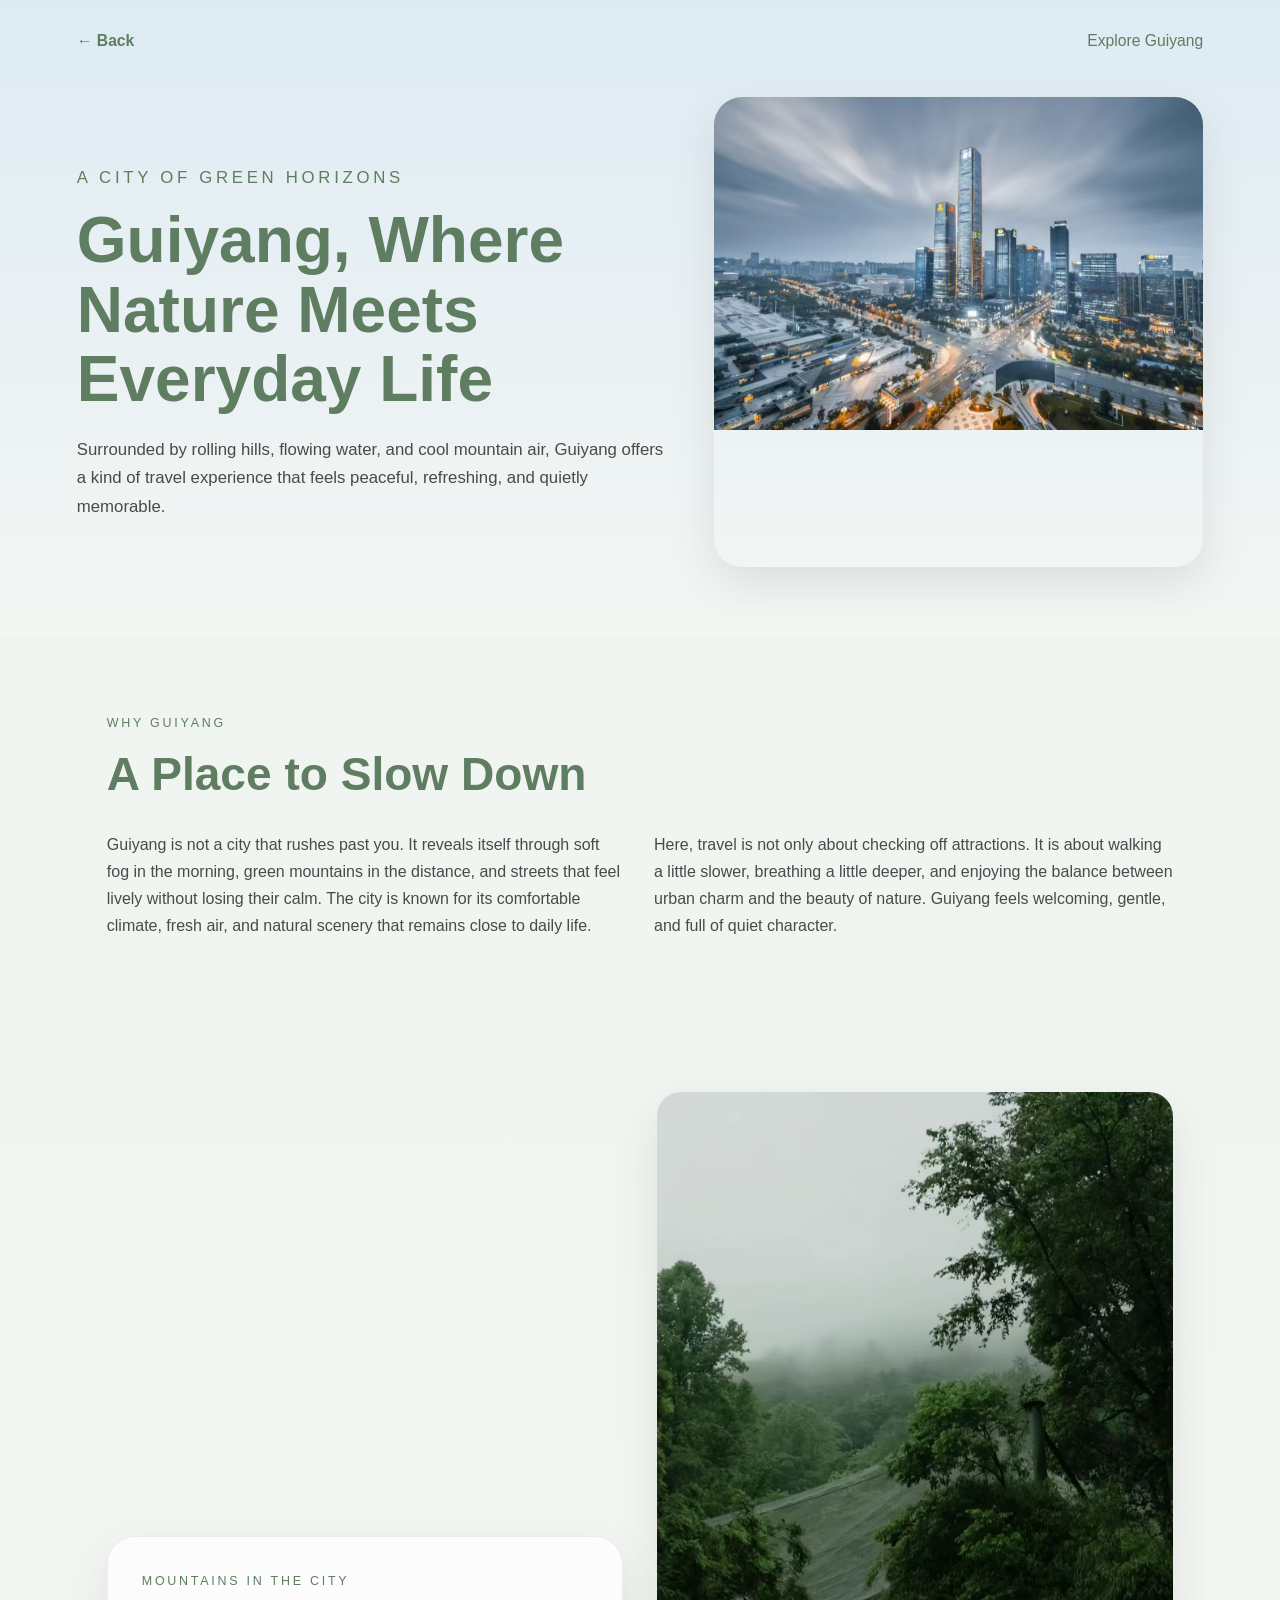
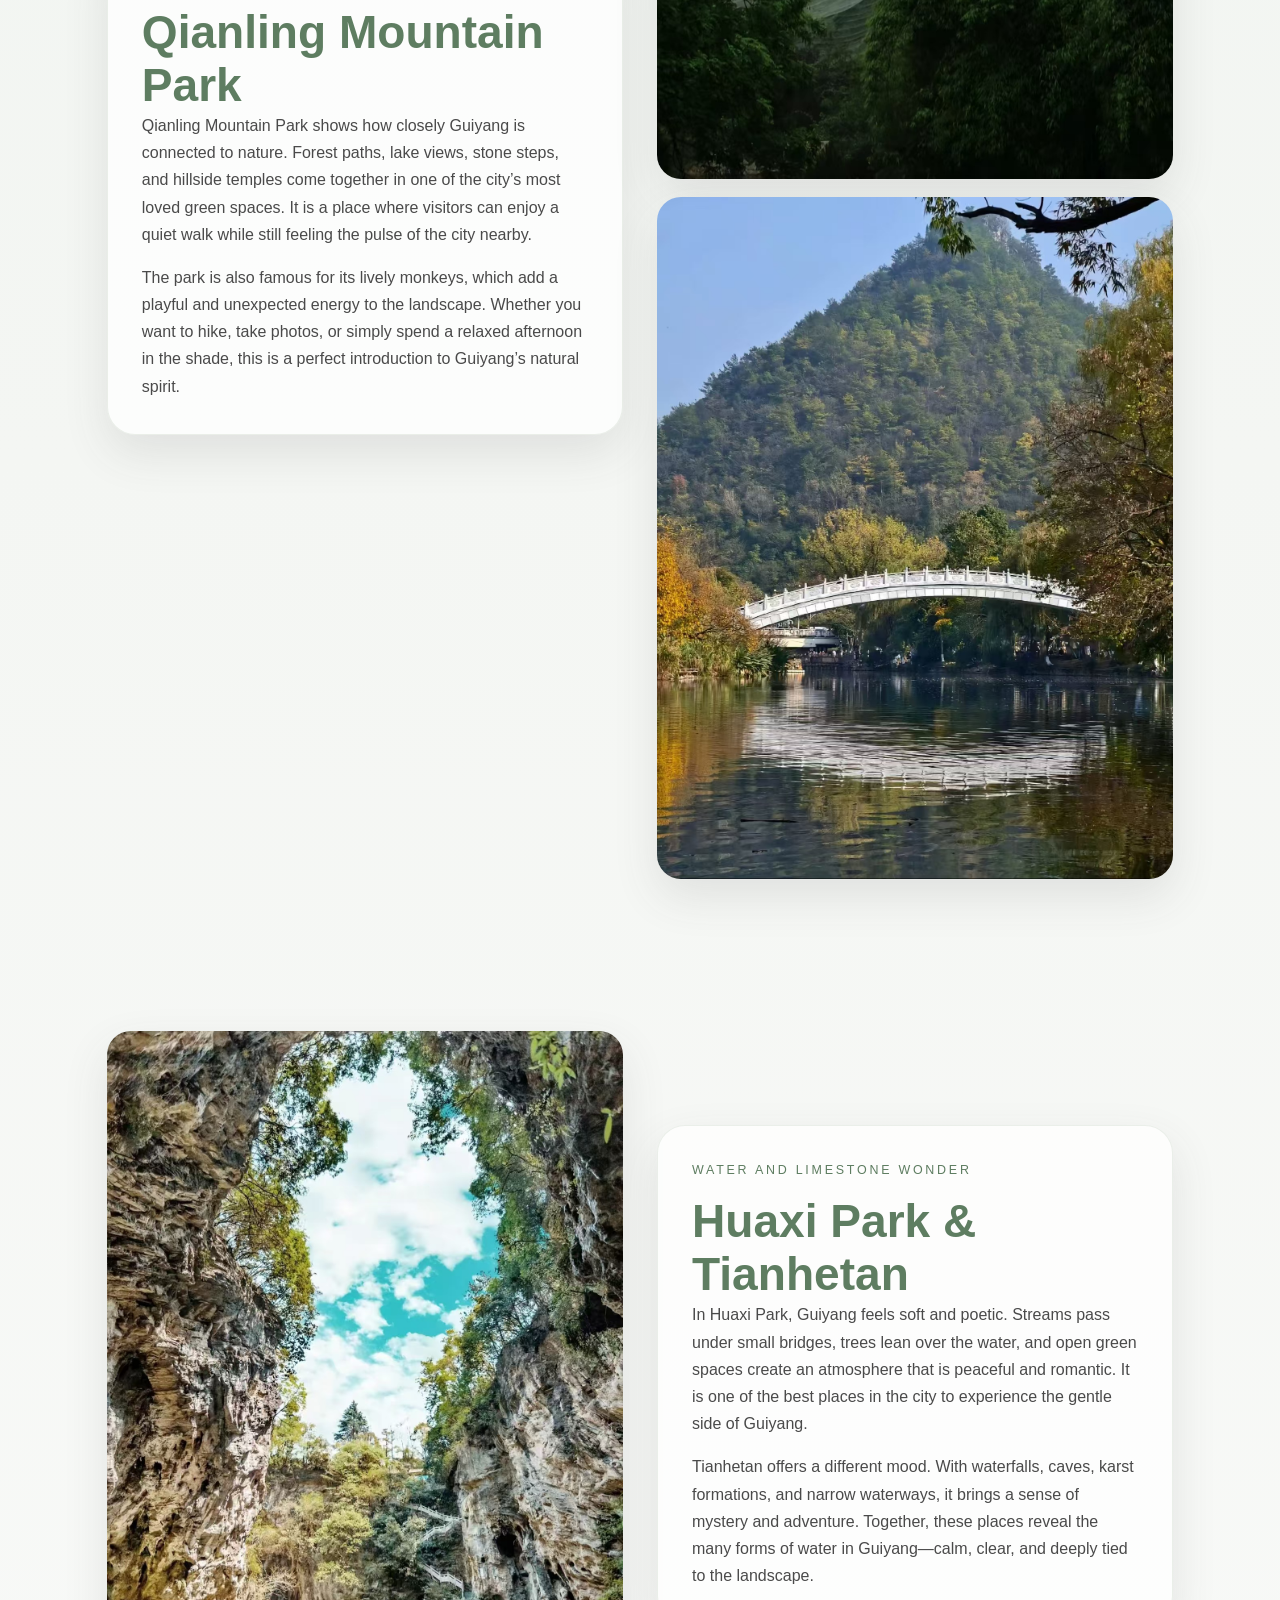
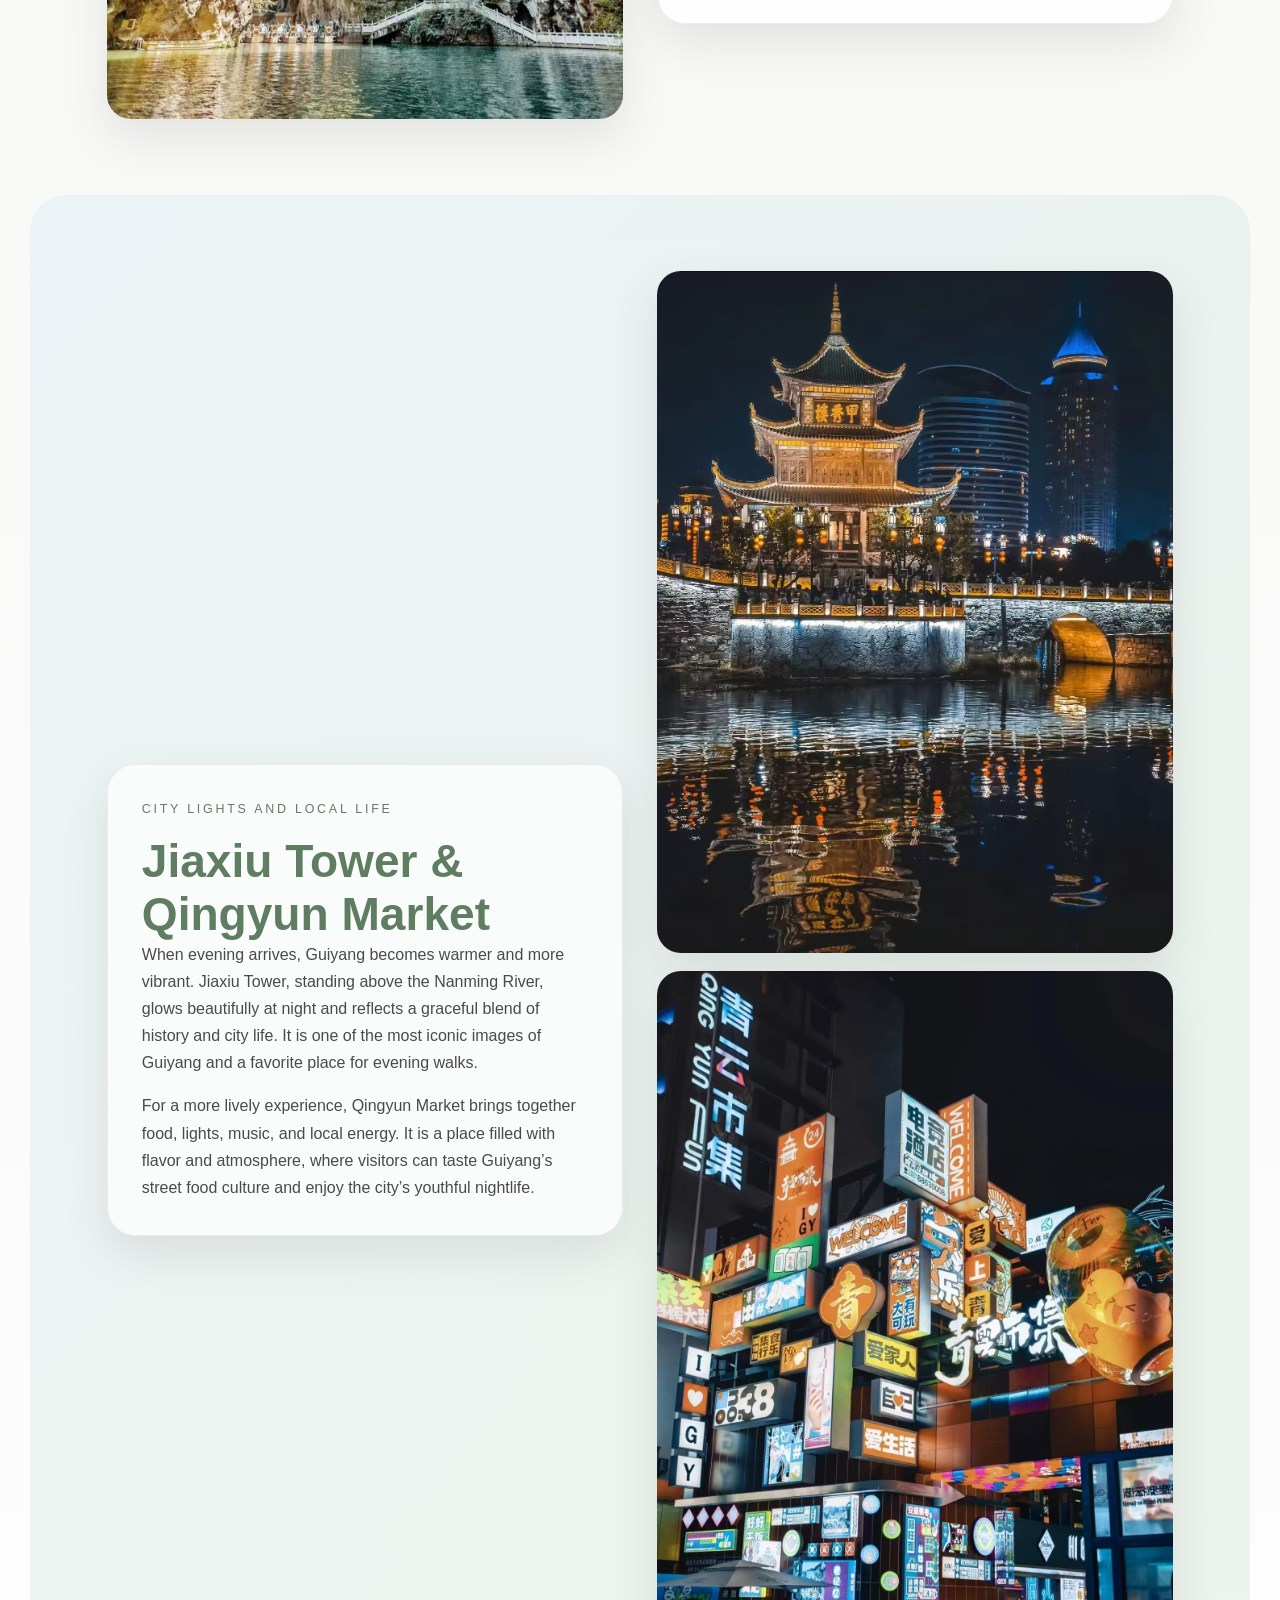
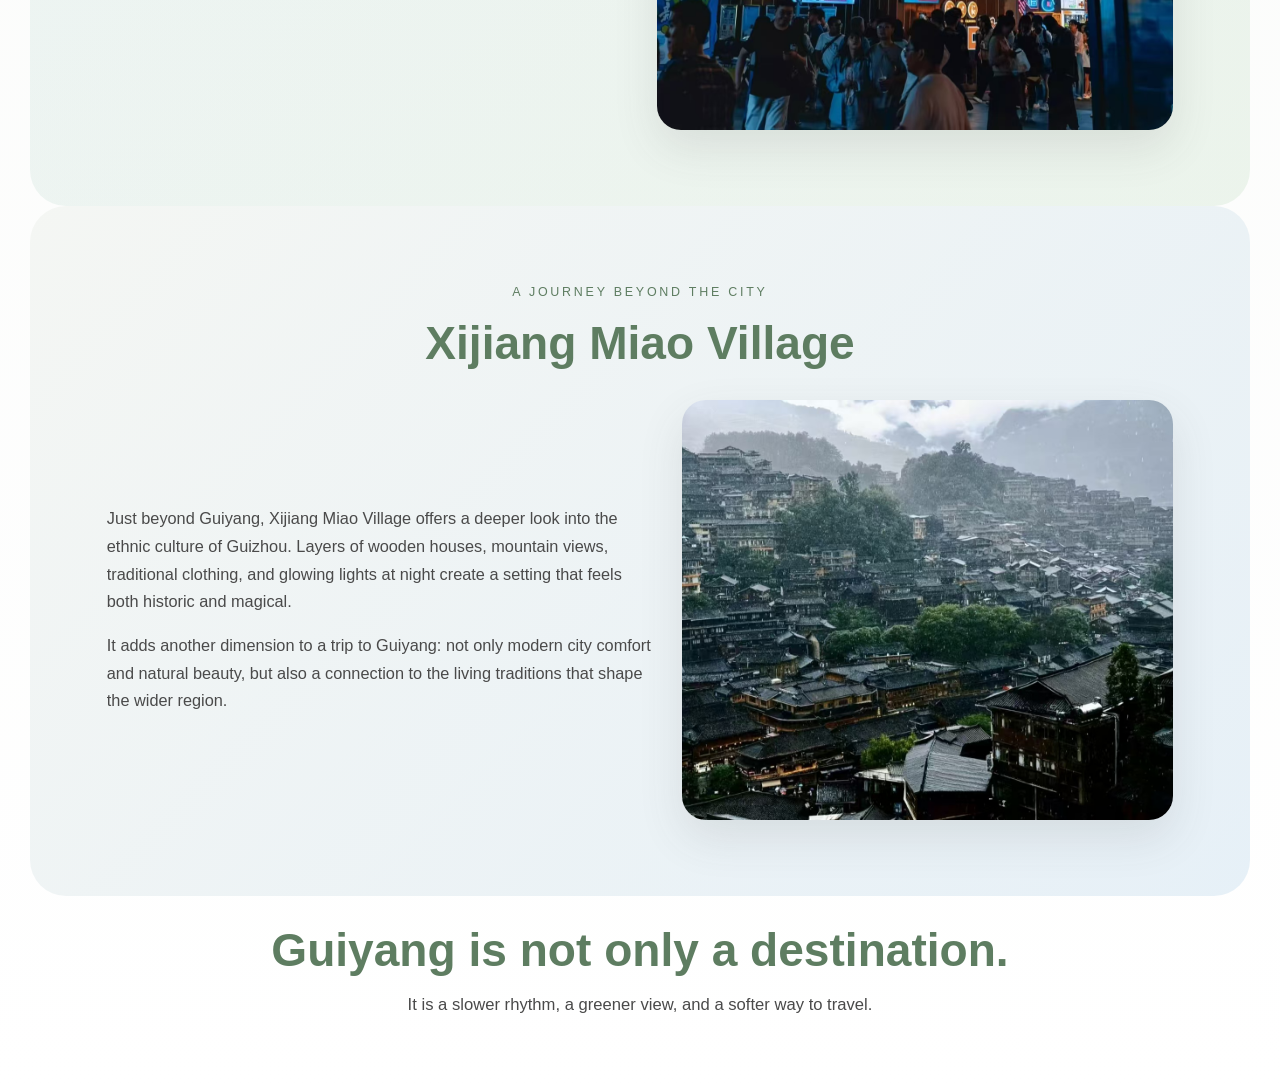
==== guiyang.html @ 91751b59 "Add files via upload" ====
<!DOCTYPE html>
<html lang="en">
<head>
  <meta charset="UTF-8" />
  <meta name="viewport" content="width=device-width, initial-scale=1.0" />
  <title>Guiyang | Travel Guide</title>
  <style>
:root {
  --bg-main: #F4F6F3;
  --green-light: #A8CFA8;
  --green-dark: #5E7D61;
  --blue-soft: #DCEAF4;
  --green-accent: #7E9C7A;
  --text-dark: #4A4A4A;
  --warm-card: rgba(244, 246, 243, 0.82);
  --white-soft: rgba(255, 255, 255, 0.7);
  --shadow: 0 18px 45px rgba(74, 74, 74, 0.12);
}

* {
  margin: 0;
  padding: 0;
  box-sizing: border-box;
}

html {
  scroll-behavior: smooth;
}

body {
  font-family: "Segoe UI", "Helvetica Neue", Arial, sans-serif;
  color: var(--text-dark);
  background: var(--bg-main);
  line-height: 1.7;
}

img {
  width: 100%;
  display: block;
  object-fit: cover;
}

a {
  text-decoration: none;
}

.landing-page {
  min-height: 100vh;
  background:
    linear-gradient(rgba(94, 125, 97, 0.26), rgba(94, 125, 97, 0.22)),
    url("images/1.jpg") center/cover no-repeat;
  position: relative;
  display: flex;
  align-items: center;
  justify-content: center;
  padding: 24px;
}

.landing-overlay {
  position: absolute;
  inset: 0;
  background: linear-gradient(135deg, rgba(244, 246, 243, 0.18), rgba(220, 234, 244, 0.24));
}

.landing-content {
  position: relative;
  z-index: 2;
  width: 100%;
  max-width: 1080px;
  display: flex;
  justify-content: center;
}

.landing-card {
  width: min(92%, 640px);
  background: var(--warm-card);
  backdrop-filter: blur(10px);
  border: 1px solid rgba(255, 255, 255, 0.45);
  border-radius: 28px;
  padding: 54px 42px;
  text-align: center;
  box-shadow: var(--shadow);
}

.eyebrow,
.section-tag {
  letter-spacing: 0.22em;
  text-transform: uppercase;
  font-size: 0.78rem;
  color: var(--green-dark);
  margin-bottom: 14px;
}

.landing-card h1,
.hero-text h1 {
  font-size: clamp(2.3rem, 5vw, 4.6rem);
  line-height: 1.08;
  color: var(--green-dark);
}

.landing-text {
  max-width: 500px;
  margin: 24px auto 32px;
  font-size: 1.04rem;
}

.enter-button {
  display: inline-block;
  padding: 14px 30px;
  border-radius: 999px;
  background: var(--green-dark);
  color: #fff;
  font-weight: 600;
  letter-spacing: 0.04em;
  transition: transform 0.25s ease, background 0.25s ease;
}

.enter-button:hover {
  transform: translateY(-2px);
  background: var(--green-accent);
}

.content-page {
  background:
    linear-gradient(to bottom, #eef4ef 0%, #f4f6f3 35%, #ffffff 100%);
}

.hero {
  padding: 28px 6vw 70px;
  background: linear-gradient(180deg, rgba(220, 234, 244, 0.9), rgba(244, 246, 243, 1));
}

.topbar {
  display: flex;
  align-items: center;
  justify-content: space-between;
  margin-bottom: 42px;
}

.back-link,
.topbar-title {
  color: var(--green-dark);
  font-size: 0.98rem;
}

.back-link {
  font-weight: 600;
}

.hero-inner {
  max-width: 1220px;
  margin: 0 auto;
  display: grid;
  grid-template-columns: 1.1fr 0.9fr;
  gap: 40px;
  align-items: center;
}

.hero-text p {
  margin-top: 22px;
  max-width: 620px;
  font-size: 1.05rem;
}

.hero-image-card {
  border-radius: 28px;
  overflow: hidden;
  box-shadow: var(--shadow);
  min-height: 470px;
}

.hero-image-card img {
  height: 100%;
}

main {
  width: 100%;
}

.section-block {
  max-width: 1220px;
  margin: 0 auto;
  padding: 76px 6vw;
}

.section-heading {
  margin-bottom: 30px;
}

.section-heading h2,
.text-panel h2,
.food-banner h2,
.page-footer h3 {
  font-size: clamp(1.9rem, 3.6vw, 3rem);
  color: var(--green-dark);
  line-height: 1.15;
}

.intro-grid {
  display: grid;
  grid-template-columns: repeat(2, minmax(0, 1fr));
  gap: 28px;
}

.scenic-section {
  display: grid;
  grid-template-columns: 1fr 1fr;
  gap: 34px;
  align-items: center;
}

.scenic-reverse .text-panel {
  order: 1;
}

.scenic-reverse .image-grid {
  order: 2;
}

.text-panel {
  background: rgba(255, 255, 255, 0.72);
  border: 1px solid rgba(126, 156, 122, 0.15);
  border-radius: 28px;
  padding: 34px;
  box-shadow: var(--shadow);
}

.text-panel p + p,
.cultural-text p + p {
  margin-top: 16px;
}

.image-grid {
  display: grid;
  gap: 18px;
}

.image-grid img,
.cultural-image img {
  border-radius: 24px;
  box-shadow: var(--shadow);
}

.two-stack img {
  min-height: 250px;
}

.single-large img {
  min-height: 520px;
}

.night-section {
  background: linear-gradient(135deg, rgba(220, 234, 244, 0.42), rgba(168, 207, 168, 0.2));
  border-radius: 36px;
}

.center-heading {
  text-align: center;
}

.cultural-highlight {
  background: linear-gradient(135deg, rgba(244, 246, 243, 0.96), rgba(220, 234, 244, 0.7));
  border-radius: 36px;
}

.cultural-content {
  display: grid;
  grid-template-columns: 1fr 0.9fr;
  gap: 30px;
  align-items: center;
}

.cultural-text {
  font-size: 1.02rem;
}

.cultural-image img {
  min-height: 420px;
}

.food-banner {
  background: linear-gradient(135deg, var(--green-dark), var(--green-accent));
  border-radius: 36px;
  color: rgba(255,255,255,0.95);
  text-align: center;
}

.food-banner .section-tag,
.food-banner h2,
.food-banner p {
  color: rgba(255,255,255,0.95);
}

.food-banner p {
  max-width: 760px;
  margin: 18px auto 0;
}

.page-footer {
  padding: 28px 6vw 70px;
  text-align: center;
}

.page-footer p {
  margin-top: 14px;
  font-size: 1.04rem;
}

@media (max-width: 980px) {
  .hero-inner,
  .scenic-section,
  .intro-grid,
  .cultural-content {
    grid-template-columns: 1fr;
  }

  .scenic-reverse .text-panel,
  .scenic-reverse .image-grid {
    order: initial;
  }

  .hero-image-card,
  .single-large img,
  .cultural-image img {
    min-height: 340px;
  }
}

@media (max-width: 640px) {
  .landing-card {
    padding: 40px 24px;
  }

  .topbar {
    margin-bottom: 28px;
  }

  .hero,
  .section-block,
  .page-footer {
    padding-left: 20px;
    padding-right: 20px;
  }

  .text-panel {
    padding: 26px 22px;
  }

  .two-stack img {
    min-height: 200px;
  }
}

  </style>
</head>
<body class="content-page">
  <header class="hero">
    <nav class="topbar">
      <a class="back-link" href="index.html">← Back</a>
      <span class="topbar-title">Explore Guiyang</span>
    </nav>

    <div class="hero-inner">
      <div class="hero-text">
        <p class="eyebrow">A CITY OF GREEN HORIZONS</p>
        <h1>Guiyang, Where Nature Meets Everyday Life</h1>
        <p>
          Surrounded by rolling hills, flowing water, and cool mountain air, Guiyang offers a kind of
          travel experience that feels peaceful, refreshing, and quietly memorable.
        </p>
      </div>
      <div class="hero-image-card">
        <img src="images/1.jpg" alt="Misty mountain view in Guiyang" />
      </div>
    </div>
  </header>

  <main>
    <section class="intro section-block">
      <div class="section-heading">
        <p class="section-tag">WHY GUIYANG</p>
        <h2>A Place to Slow Down</h2>
      </div>
      <div class="intro-grid">
        <p>
          Guiyang is not a city that rushes past you. It reveals itself through soft fog in the morning,
          green mountains in the distance, and streets that feel lively without losing their calm. The city
          is known for its comfortable climate, fresh air, and natural scenery that remains close to daily life.
        </p>
        <p>
          Here, travel is not only about checking off attractions. It is about walking a little slower,
          breathing a little deeper, and enjoying the balance between urban charm and the beauty of nature.
          Guiyang feels welcoming, gentle, and full of quiet character.
        </p>
      </div>
    </section>

    <section class="section-block scenic-section scenic-reverse">
      <div class="text-panel">
        <p class="section-tag">MOUNTAINS IN THE CITY</p>
        <h2>Qianling Mountain Park</h2>
        <p>
          Qianling Mountain Park shows how closely Guiyang is connected to nature. Forest paths, lake views,
          stone steps, and hillside temples come together in one of the city’s most loved green spaces.
          It is a place where visitors can enjoy a quiet walk while still feeling the pulse of the city nearby.
        </p>
        <p>
          The park is also famous for its lively monkeys, which add a playful and unexpected energy to the landscape.
          Whether you want to hike, take photos, or simply spend a relaxed afternoon in the shade, this is a perfect
          introduction to Guiyang’s natural spirit.
        </p>
      </div>
      <div class="image-grid two-stack">
        <img src="images/2.jpg" alt="Qianling Mountain Park lake and trees" />
        <img src="images/3.jpg" alt="Forest trail at Qianling Mountain Park" />
      </div>
    </section>

    <section class="section-block scenic-section">
      <div class="image-grid single-large">
        <img src="images/4.jpg" alt="Water scenery in Huaxi Park or Tianhetan" />
      </div>
      <div class="text-panel">
        <p class="section-tag">WATER AND LIMESTONE WONDER</p>
        <h2>Huaxi Park & Tianhetan</h2>
        <p>
          In Huaxi Park, Guiyang feels soft and poetic. Streams pass under small bridges, trees lean over the water,
          and open green spaces create an atmosphere that is peaceful and romantic. It is one of the best places in the city
          to experience the gentle side of Guiyang.
        </p>
        <p>
          Tianhetan offers a different mood. With waterfalls, caves, karst formations, and narrow waterways, it brings a sense
          of mystery and adventure. Together, these places reveal the many forms of water in Guiyang—calm, clear, and deeply tied
          to the landscape.
        </p>
      </div>
    </section>

    <section class="section-block scenic-section scenic-reverse night-section">
      <div class="text-panel">
        <p class="section-tag">CITY LIGHTS AND LOCAL LIFE</p>
        <h2>Jiaxiu Tower & Qingyun Market</h2>
        <p>
          When evening arrives, Guiyang becomes warmer and more vibrant. Jiaxiu Tower, standing above the Nanming River,
          glows beautifully at night and reflects a graceful blend of history and city life. It is one of the most iconic images
          of Guiyang and a favorite place for evening walks.
        </p>
        <p>
          For a more lively experience, Qingyun Market brings together food, lights, music, and local energy. It is a place filled
          with flavor and atmosphere, where visitors can taste Guiyang’s street food culture and enjoy the city’s youthful nightlife.
        </p>
      </div>
      <div class="image-grid two-stack">
        <img src="images/5.jpg" alt="Night view of Jiaxiu Tower" />
        <img src="images/6.jpg" alt="Busy evening scene at Qingyun Market" />
      </div>
    </section>

    <section class="section-block cultural-highlight">
      <div class="section-heading center-heading">
        <p class="section-tag">A JOURNEY BEYOND THE CITY</p>
        <h2>Xijiang Miao Village</h2>
      </div>
      <div class="cultural-content">
        <div class="cultural-text">
          <p>
            Just beyond Guiyang, Xijiang Miao Village offers a deeper look into the ethnic culture of Guizhou. Layers of wooden houses,
            mountain views, traditional clothing, and glowing lights at night create a setting that feels both historic and magical.
          </p>
          <p>
            It adds another dimension to a trip to Guiyang: not only modern city comfort and natural beauty, but also a connection to the
            living traditions that shape the wider region.
          </p>
        </div>
        <div class="cultural-image">
          <img src="images/7.jpg" alt="Xijiang Miao Village night lights" />
        </div>
      </div>
    </section>
  </main>

  <footer class="page-footer">
    <h3>Guiyang is not only a destination.</h3>
    <p>It is a slower rhythm, a greener view, and a softer way to travel.</p>
  </footer>
</body>
</html>
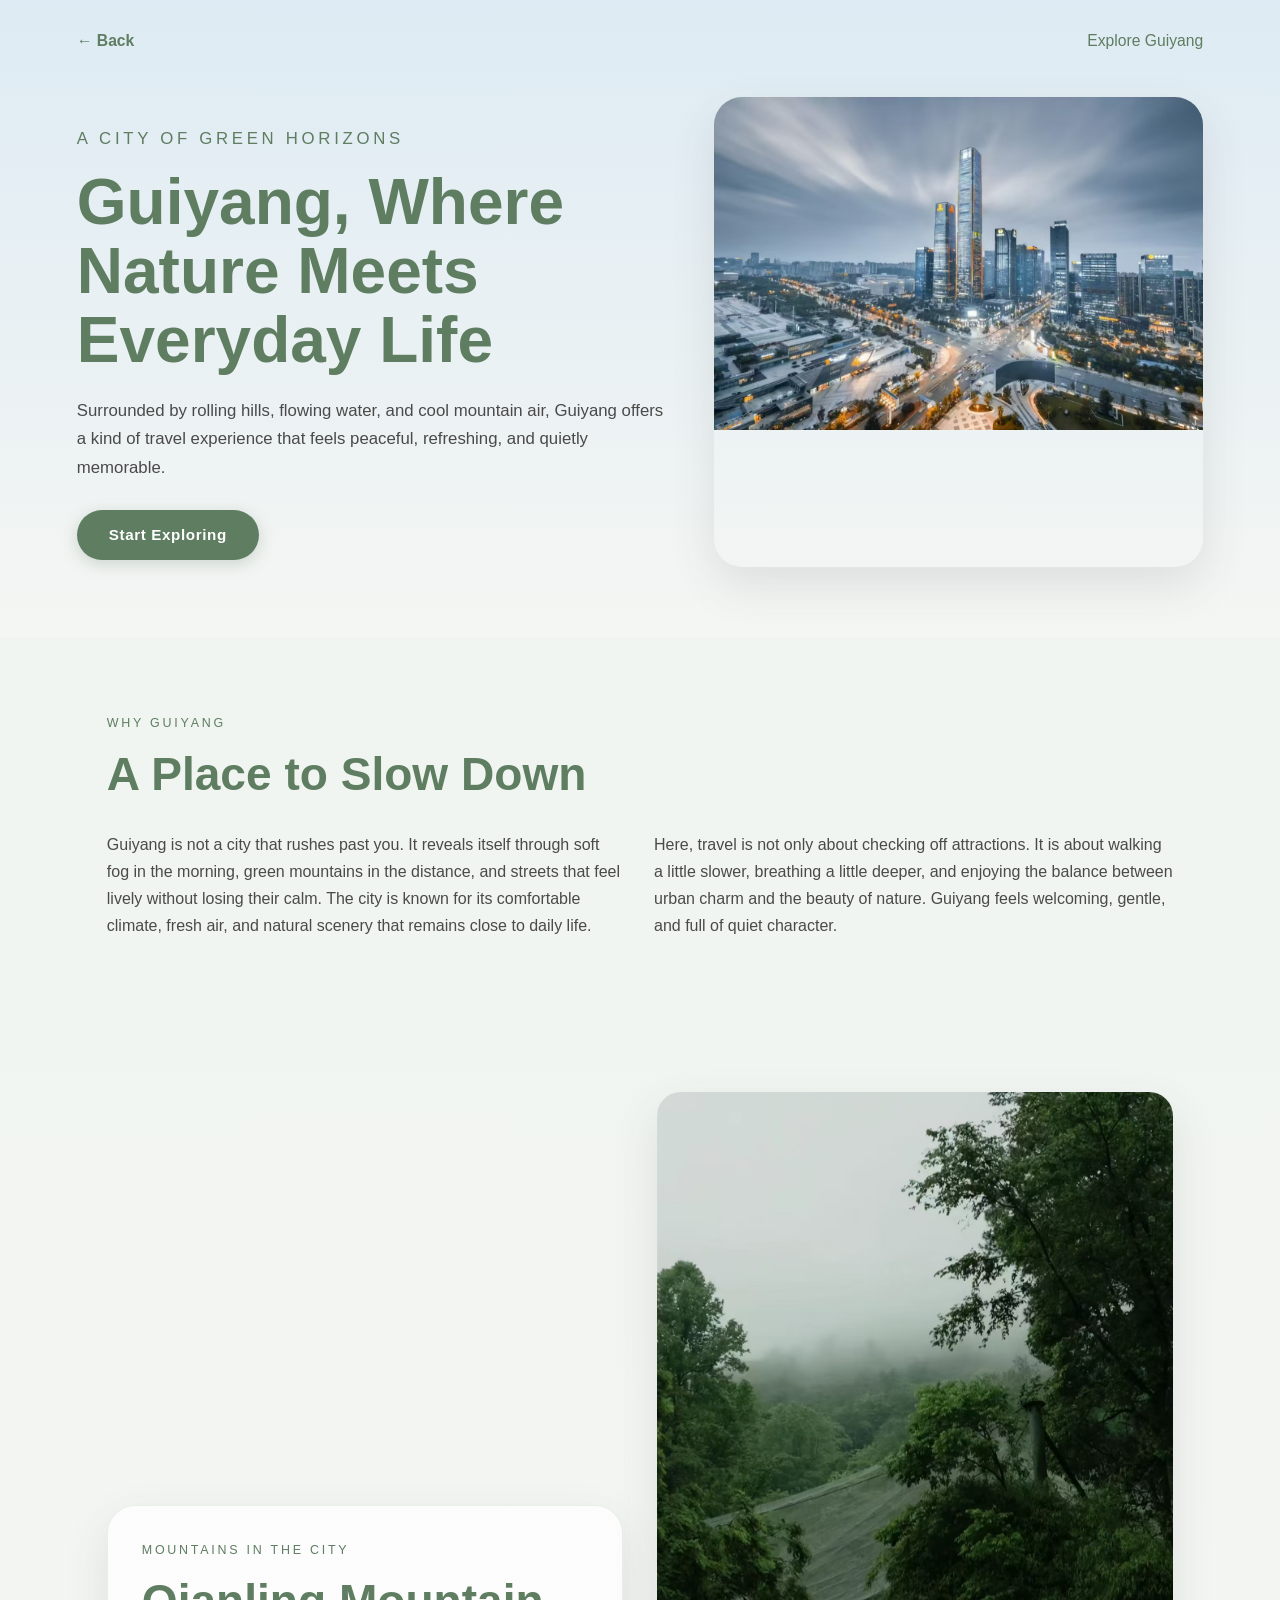
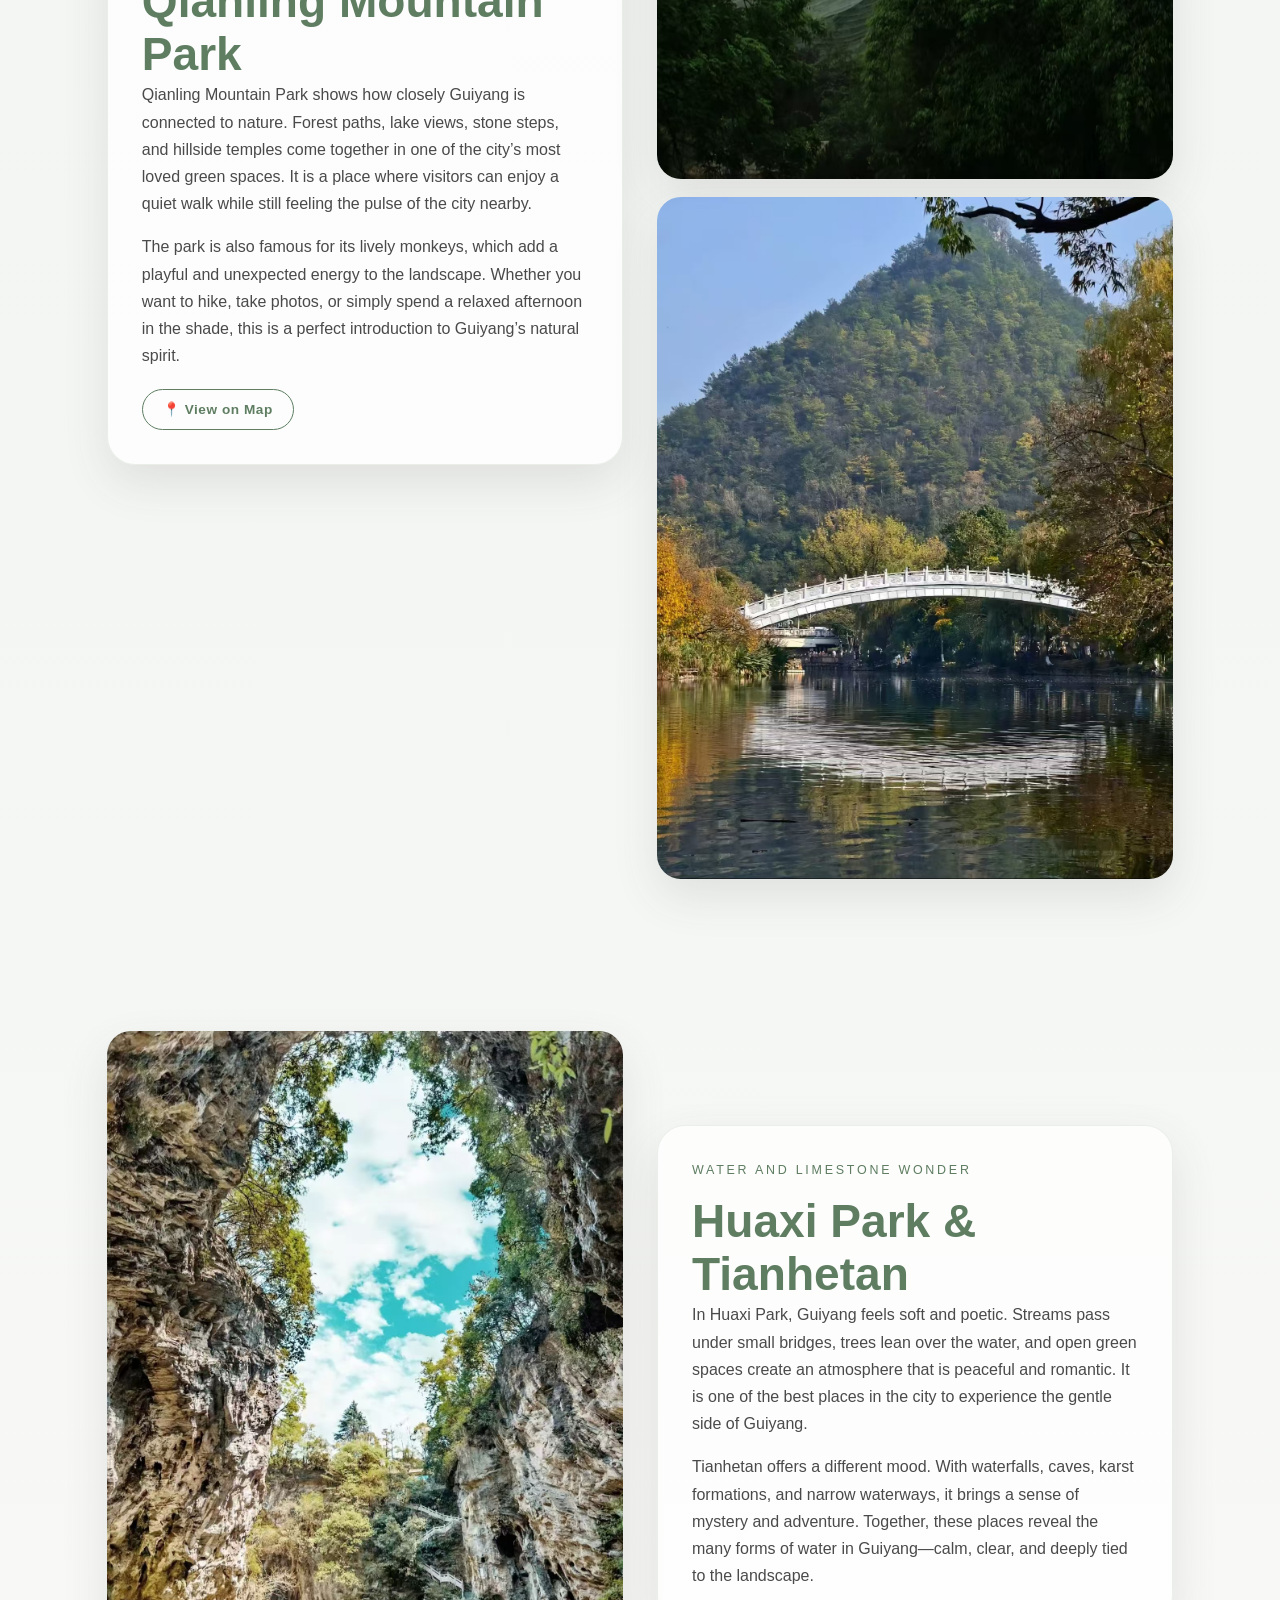
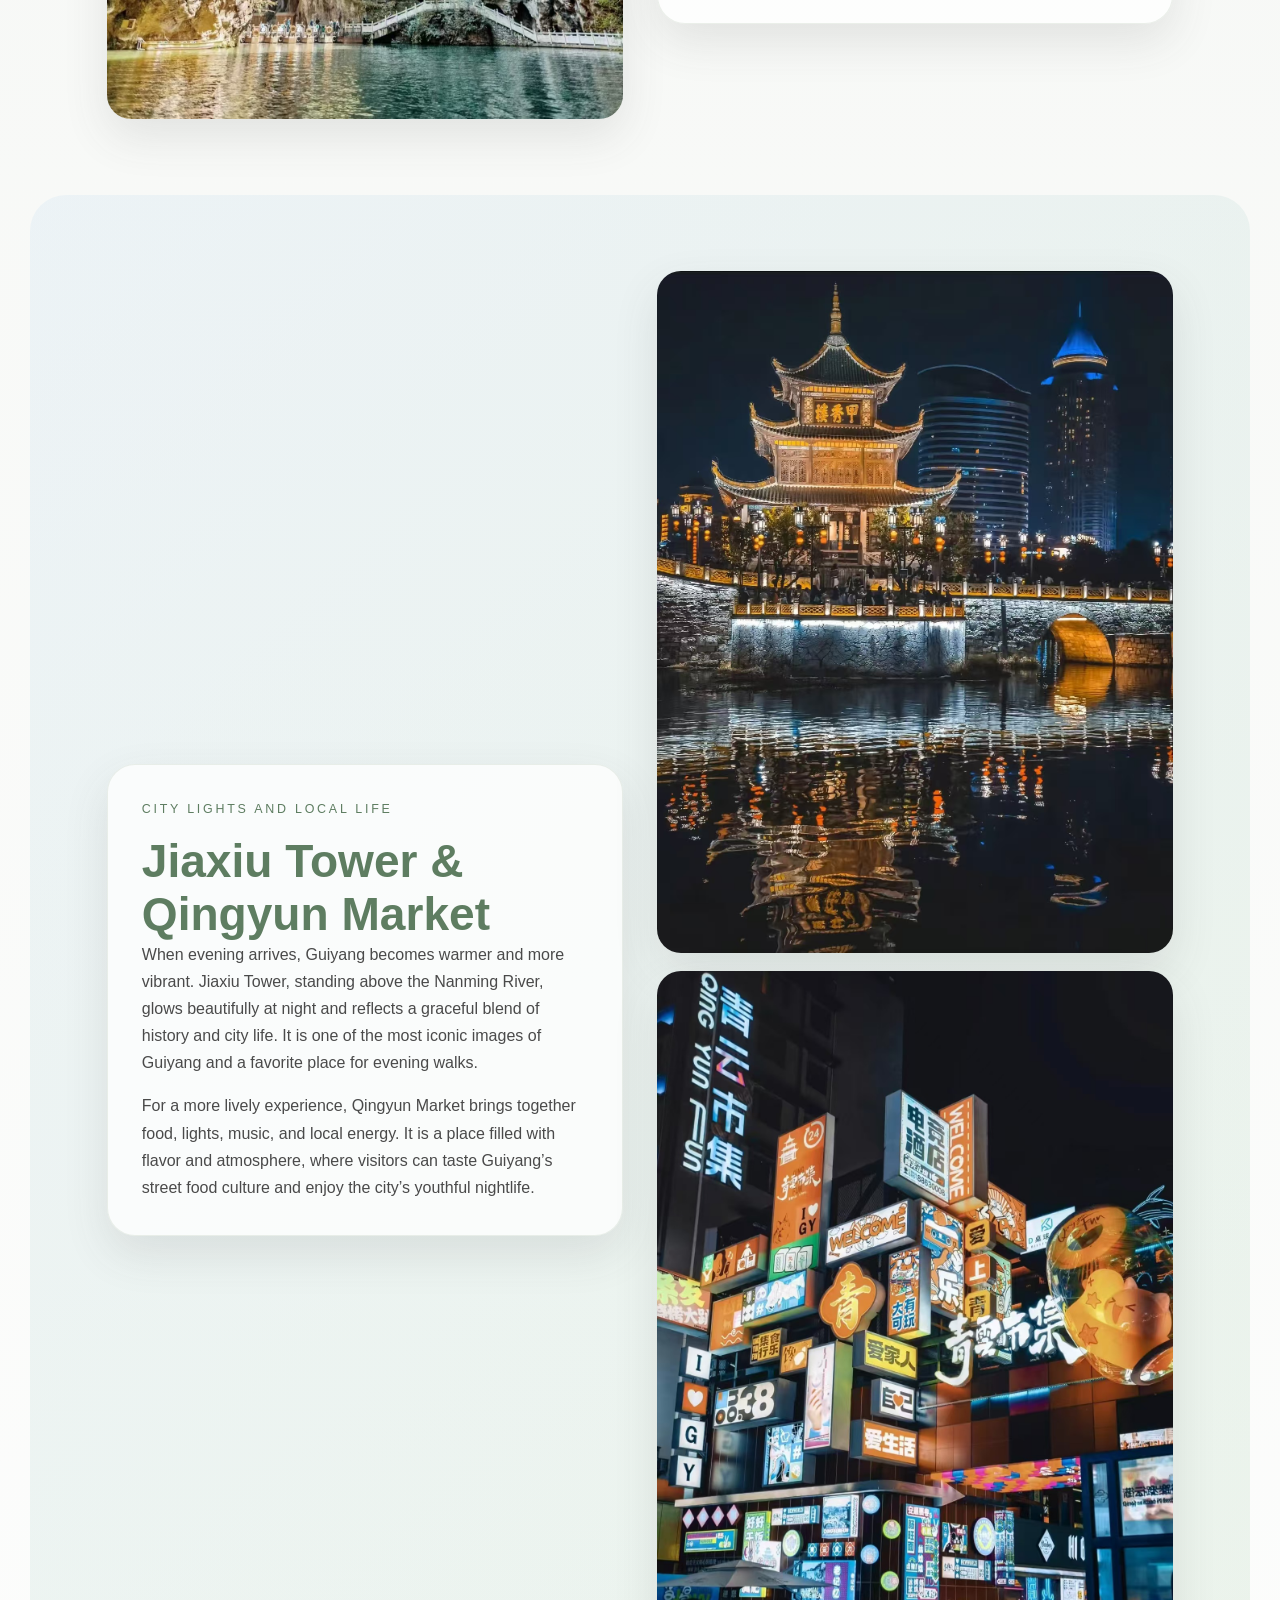
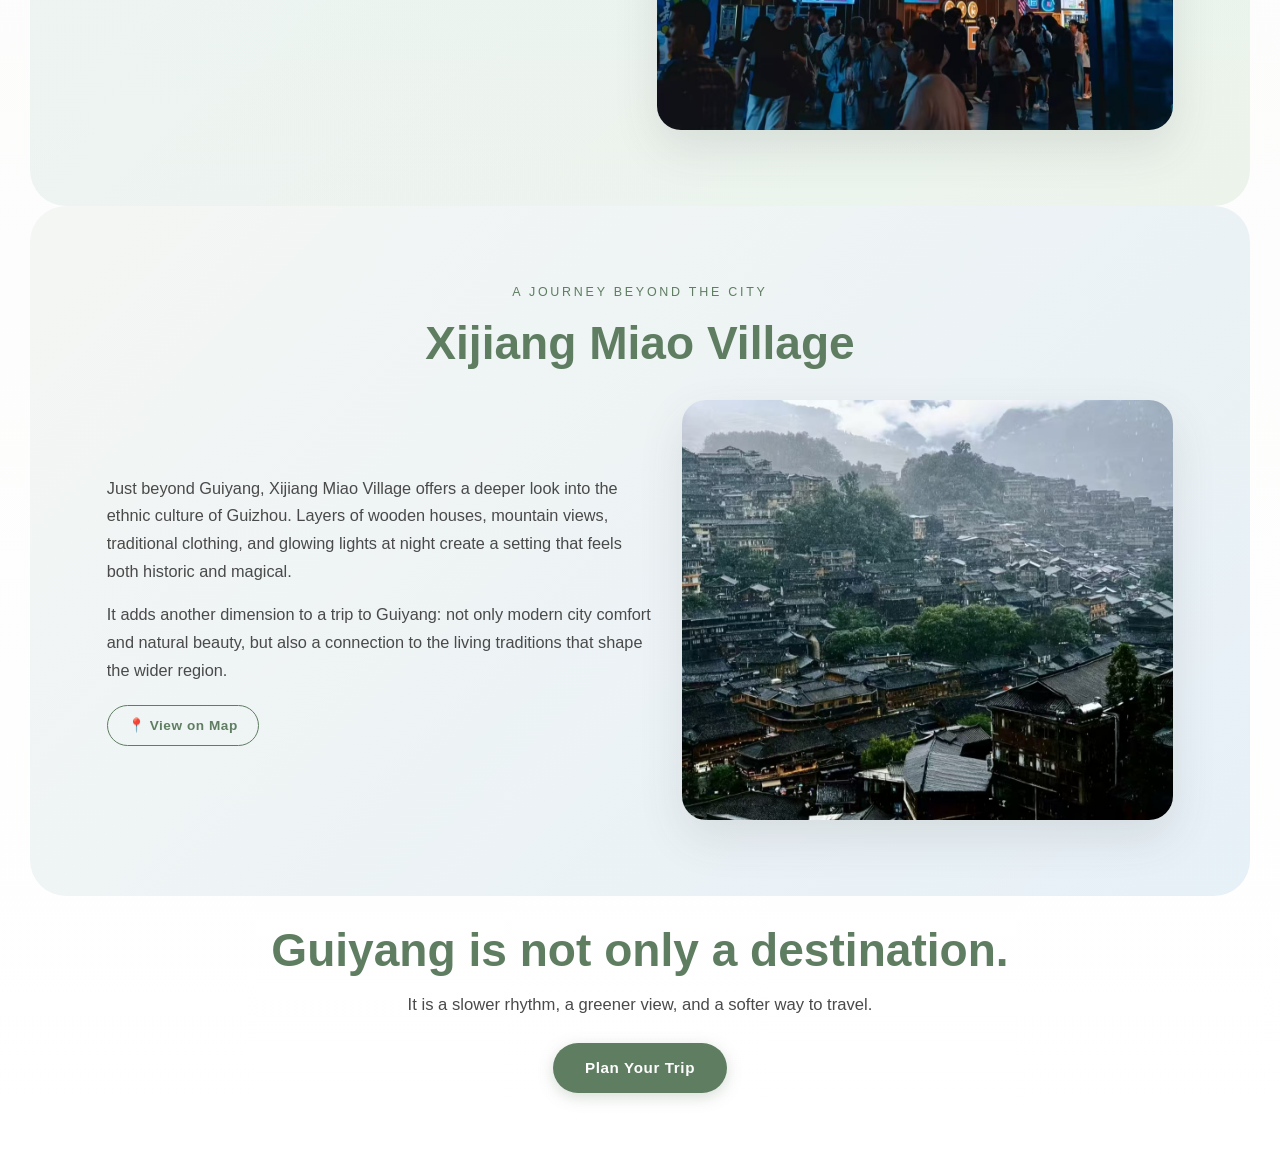
==== commit 21dff8ec: "Update guiyang.html" ====
--- a/guiyang.html
+++ b/guiyang.html
@@ -1,6 +1,15 @@
 <!DOCTYPE html>
 <html lang="en">
 <head>
+<!-- Google tag (gtag.js) -->
+<script async src="https://www.googletagmanager.com/gtag/js?id=G-1QSRPS51GD"></script>
+<script>
+  window.dataLayer = window.dataLayer || [];
+  function gtag(){dataLayer.push(arguments);}
+  gtag('js', new Date());
+
+  gtag('config', 'G-1QSRPS51GD');
+</script>
   <meta charset="UTF-8" />
   <meta name="viewport" content="width=device-width, initial-scale=1.0" />
   <title>Guiyang | Travel Guide</title>
@@ -44,6 +53,117 @@
   text-decoration: none;
 }
 
+/* --- 按钮样式 --- */
+.btn {
+  display: inline-flex;
+  align-items: center;
+  justify-content: center;
+  padding: 12px 32px;
+  border-radius: 999px;
+  font-weight: 600;
+  font-size: 0.95rem;
+  letter-spacing: 0.04em;
+  transition: all 0.3s cubic-bezier(0.25, 0.8, 0.25, 1);
+  cursor: pointer;
+  border: none;
+  background: var(--green-dark);
+  color: #fff;
+  box-shadow: 0 4px 15px rgba(94, 125, 97, 0.25);
+  margin-top: 28px;
+}
+
+.btn:hover {
+  transform: translateY(-3px);
+  background: var(--green-accent);
+  box-shadow: 0 8px 20px rgba(94, 125, 97, 0.35);
+}
+
+/* 新增：次级定位按钮 */
+.btn-outline {
+  background: transparent;
+  color: var(--green-dark);
+  border: 1px solid var(--green-dark);
+  box-shadow: none;
+  padding: 8px 20px;
+  font-size: 0.85rem;
+  margin-top: 20px;
+}
+
+.btn-outline:hover {
+  background: var(--green-dark);
+  color: #fff;
+  box-shadow: 0 4px 15px rgba(94, 125, 97, 0.2);
+}
+
+.footer-btn {
+  margin-top: 24px;
+}
+
+/* --- 新增：图片悬浮与全屏浏览 (Lightbox) 样式 --- */
+.hero-image-card img, 
+.image-grid img, 
+.cultural-image img {
+  cursor: zoom-in;
+  transition: transform 0.4s ease, box-shadow 0.4s ease;
+}
+
+.hero-image-card img:hover, 
+.image-grid img:hover, 
+.cultural-image img:hover {
+  transform: scale(1.02);
+  box-shadow: 0 20px 40px rgba(0,0,0,0.15);
+}
+
+.lightbox {
+  display: none;
+  position: fixed;
+  z-index: 9999;
+  inset: 0;
+  background: rgba(0, 0, 0, 0.85);
+  backdrop-filter: blur(8px);
+  align-items: center;
+  justify-content: center;
+  padding: 40px;
+  opacity: 0;
+  transition: opacity 0.3s ease;
+}
+
+.lightbox.active {
+  display: flex;
+  opacity: 1;
+}
+
+.lightbox-img {
+  max-width: 100%;
+  max-height: 100%;
+  object-fit: contain;
+  border-radius: 8px;
+  box-shadow: 0 20px 50px rgba(0,0,0,0.4);
+  transform: scale(0.95);
+  transition: transform 0.3s ease;
+  cursor: zoom-out;
+}
+
+.lightbox.active .lightbox-img {
+  transform: scale(1);
+}
+
+.lightbox-close {
+  position: absolute;
+  top: 30px;
+  right: 40px;
+  color: rgba(255,255,255,0.7);
+  font-size: 40px;
+  cursor: pointer;
+  transition: color 0.2s;
+  line-height: 1;
+}
+
+.lightbox-close:hover {
+  color: white;
+}
+/* --- 样式结束 --- */
+
 .landing-page {
   min-height: 100vh;
   background:
@@ -104,22 +224,6 @@
   font-size: 1.04rem;
 }
 
-.enter-button {
-  display: inline-block;
-  padding: 14px 30px;
-  border-radius: 999px;
-  background: var(--green-dark);
-  color: #fff;
-  font-weight: 600;
-  letter-spacing: 0.04em;
-  transition: transform 0.25s ease, background 0.25s ease;
-}
-
-.enter-button:hover {
-  transform: translateY(-2px);
-  background: var(--green-accent);
-}
-
 .content-page {
   background:
     linear-gradient(to bottom, #eef4ef 0%, #f4f6f3 35%, #ffffff 100%);
@@ -145,6 +249,11 @@
 
 .back-link {
   font-weight: 600;
+  transition: opacity 0.2s;
+}
+
+.back-link:hover {
+  opacity: 0.7;
 }
 
 .hero-inner {
@@ -223,6 +332,8 @@
   border-radius: 28px;
   padding: 34px;
   box-shadow: var(--shadow);
+  display: flex;
+  flex-direction: column;
 }
 
 .text-panel p + p,
@@ -349,8 +460,15 @@
   .two-stack img {
     min-height: 200px;
   }
-}
-
+  
+  .lightbox {
+    padding: 20px;
+  }
+  .lightbox-close {
+    top: 15px;
+    right: 20px;
+  }
+}
   </style>
 </head>
 <body class="content-page">
@@ -368,14 +486,15 @@
           Surrounded by rolling hills, flowing water, and cool mountain air, Guiyang offers a kind of
           travel experience that feels peaceful, refreshing, and quietly memorable.
         </p>
+        <a href="#explore" class="btn">Start Exploring</a>
       </div>
       <div class="hero-image-card">
-        <img src="images/1.jpg" alt="Misty mountain view in Guiyang" />
+        <img src="images/1.jpg" alt="Misty mountain view in Guiyang" title="Click to enlarge" />
       </div>
     </div>
   </header>
 
-  <main>
+  <main id="explore">
     <section class="intro section-block">
       <div class="section-heading">
         <p class="section-tag">WHY GUIYANG</p>
@@ -387,11 +506,13 @@
           green mountains in the distance, and streets that feel lively without losing their calm. The city
           is known for its comfortable climate, fresh air, and natural scenery that remains close to daily life.
         </p>
-        <p>
-          Here, travel is not only about checking off attractions. It is about walking a little slower,
-          breathing a little deeper, and enjoying the balance between urban charm and the beauty of nature.
-          Guiyang feels welcoming, gentle, and full of quiet character.
-        </p>
+        <div>
+          <p>
+            Here, travel is not only about checking off attractions. It is about walking a little slower,
+            breathing a little deeper, and enjoying the balance between urban charm and the beauty of nature.
+            Guiyang feels welcoming, gentle, and full of quiet character.
+          </p>
+        </div>
       </div>
     </section>
 
@@ -409,16 +530,17 @@
           Whether you want to hike, take photos, or simply spend a relaxed afternoon in the shade, this is a perfect
           introduction to Guiyang’s natural spirit.
         </p>
+        <a href="https://maps.google.com/?q=Qianling+Mountain+Park+Guiyang" target="_blank" class="btn btn-outline" style="align-self: flex-start;">📍 View on Map</a>
       </div>
       <div class="image-grid two-stack">
-        <img src="images/2.jpg" alt="Qianling Mountain Park lake and trees" />
-        <img src="images/3.jpg" alt="Forest trail at Qianling Mountain Park" />
+        <img src="images/2.jpg" alt="Qianling Mountain Park lake and trees" title="Click to enlarge" />
+        <img src="images/3.jpg" alt="Forest trail at Qianling Mountain Park" title="Click to enlarge" />
       </div>
     </section>
 
     <section class="section-block scenic-section">
       <div class="image-grid single-large">
-        <img src="images/4.jpg" alt="Water scenery in Huaxi Park or Tianhetan" />
+        <img src="images/4.jpg" alt="Water scenery in Huaxi Park or Tianhetan" title="Click to enlarge" />
       </div>
       <div class="text-panel">
         <p class="section-tag">WATER AND LIMESTONE WONDER</p>
@@ -451,8 +573,8 @@
         </p>
       </div>
       <div class="image-grid two-stack">
-        <img src="images/5.jpg" alt="Night view of Jiaxiu Tower" />
-        <img src="images/6.jpg" alt="Busy evening scene at Qingyun Market" />
+        <img src="images/5.jpg" alt="Night view of Jiaxiu Tower" title="Click to enlarge" />
+        <img src="images/6.jpg" alt="Busy evening scene at Qingyun Market" title="Click to enlarge" />
       </div>
     </section>
 
@@ -471,9 +593,10 @@
             It adds another dimension to a trip to Guiyang: not only modern city comfort and natural beauty, but also a connection to the
             living traditions that shape the wider region.
           </p>
+          <a href="https://maps.google.com/?q=Xijiang+Qianhu+Miao+Village" target="_blank" class="btn btn-outline" style="display: inline-block;">📍 View on Map</a>
         </div>
         <div class="cultural-image">
-          <img src="images/7.jpg" alt="Xijiang Miao Village night lights" />
+          <img src="images/7.jpg" alt="Xijiang Miao Village night lights" title="Click to enlarge" />
         </div>
       </div>
     </section>
@@ -482,6 +605,34 @@
   <footer class="page-footer">
     <h3>Guiyang is not only a destination.</h3>
     <p>It is a slower rhythm, a greener view, and a softer way to travel.</p>
+    <a href="#" class="btn footer-btn">Plan Your Trip</a>
   </footer>
+
+  <div id="lightbox" class="lightbox">
+    <span class="lightbox-close">&times;</span>
+    <img class="lightbox-img" id="lightbox-img" src="" alt="">
+  </div>
+
+  <script>
+    const lightbox = document.getElementById('lightbox');
+    const lightboxImg = document.getElementById('lightbox-img');
+    const images = document.querySelectorAll('img[title="Click to enlarge"]');
+    
+    images.forEach(img => {
+      img.addEventListener('click', () => {
+        lightboxImg.src = img.src;
+        lightbox.classList.add('active');
+        document.body.style.overflow = 'hidden'; // 阻止背景滚动
+      });
+    });
+
+    lightbox.addEventListener('click', (e) => {
+      // 点击图片以外的区域或关闭按钮时关闭
+      if (e.target !== lightboxImg) {
+        lightbox.classList.remove('active');
+        document.body.style.overflow = ''; // 恢复背景滚动
+      }
+    });
+  </script>
 </body>
 </html>
